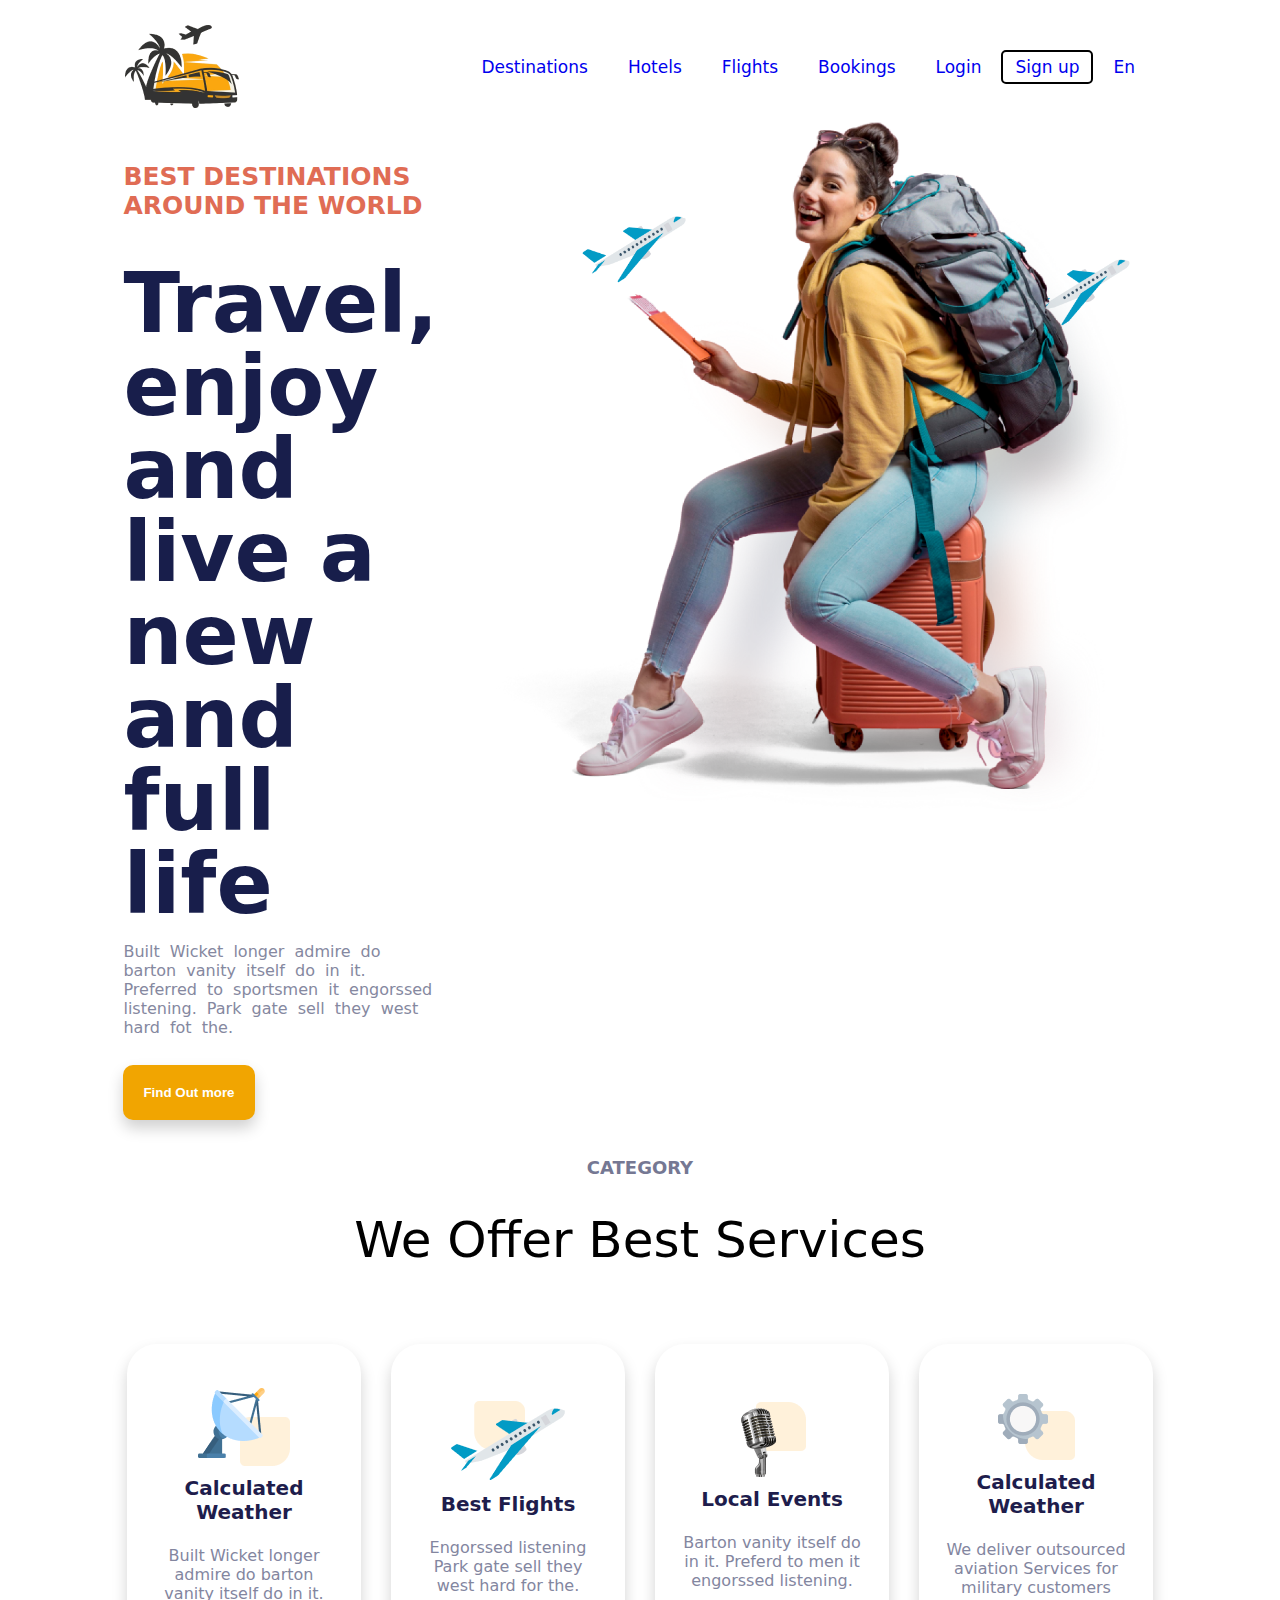
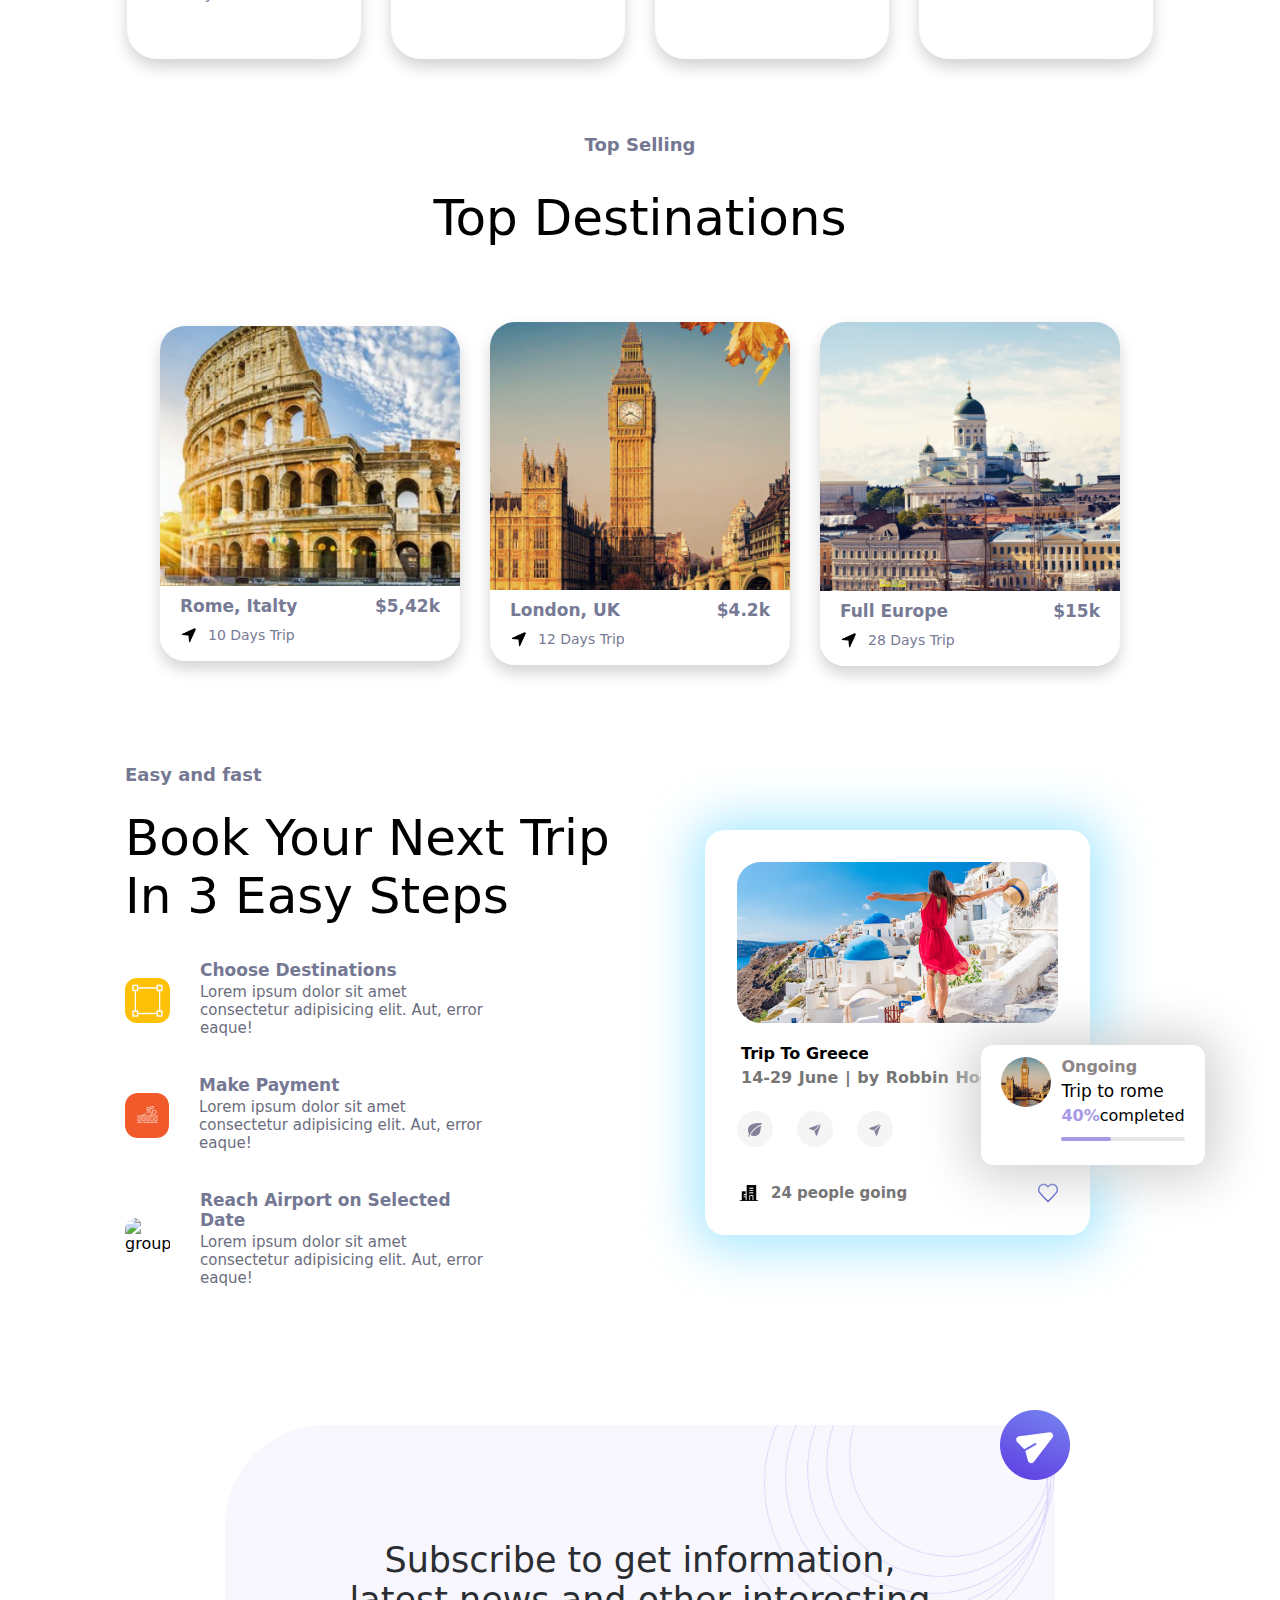
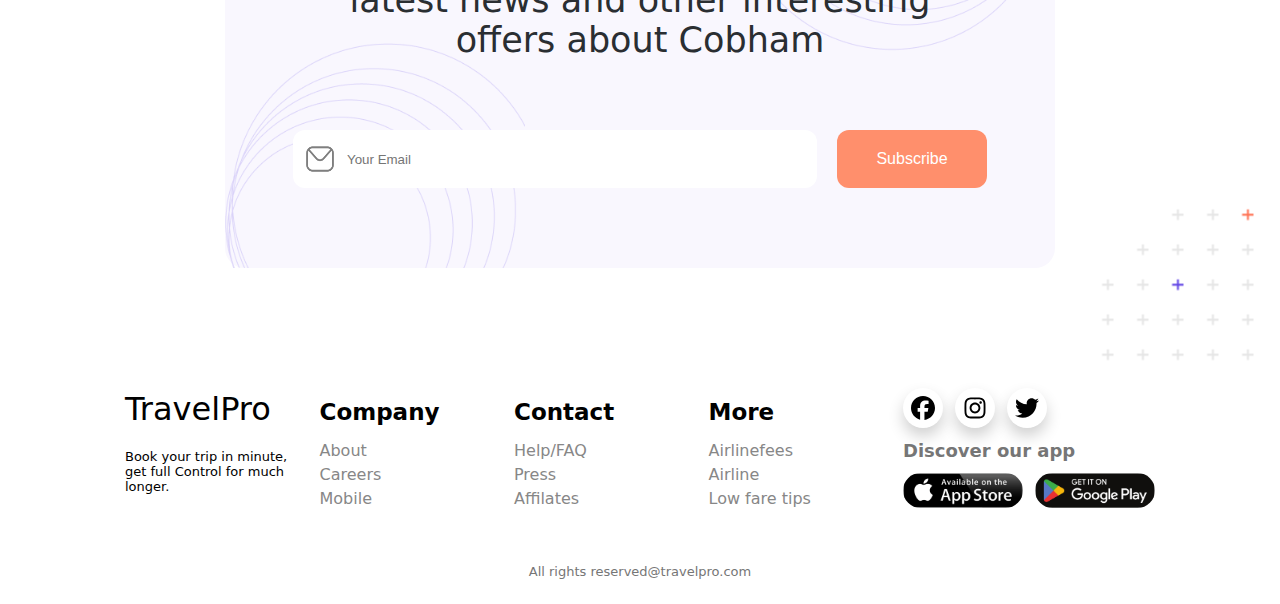
==== index.html @ e990038e "first commit" ====
<!DOCTYPE html>
<html lang="en">

<head>
    <meta charset="UTF-8">
    <meta name="viewport" content="width=device-width, initial-scale=1.0">
    <title>Cysec-Task</title>

    <link rel="stylesheet" href="style.css">
    <link rel="stylesheet" href="https://cdnjs.cloudflare.com/ajax/libs/font-awesome/4.7.0/css/font-awesome.min.css">

</head>

<body>
    <div class="hero">
        <nav>
            <img src="./assets/Decore.png" alt="logo">
            <!-- <ul>
                <li><a href="#">Destinations</a></li>
                <li><a href="#">Hotels</a></li>
                <li><a href="#">Flights</a></li>
                <li><a href="#">Bookings</a></li>
                <li><a href="#">Login</a></li>
                <li><a href="#" class="b-s">Sign up</a></li>
                <li class="en"><a href="#">En</a>
                <li><a href="javascript:void(0);" class="icon" onclick="myFunction()">
                        <i class="fa fa-bars"></i>
                    </a></li>
                </li>
            </ul> -->
            <!-- <div class="topnav" id="myTopnav">
                <a href="#home">Destinations</a>
                <a href="#news">Hotels</a>
                <a href="#contact">Flights</a>
                <a href="#about">Bookings</a>
                <a href="#about">Login</a>
                <a href="#about">Sign up</a>
                <a href="#about">En</a>
                <a href="javascript:void(0);" class="icon" onclick="myFunction()">
                    <i class="fa fa-bars"></i>
                </a>
            </div> -->
            <div class="topnav" id="myTopnav">
                <a href="#">Destinations</a>
                <a href="#">Hotels</a>
                <a href="#">Flights</a>
                <a href="#">Bookings</a>
                <a href="#">Login</a>
                <a href="#" class="b-s">Sign up</a>
                <a href="#">En</a>
                <a href="javascript:void(0);" class="icon" onclick="myFunction()">
                        <i class="fa fa-bars"></i>
                    </a>
                
            </div>
        </nav>
        <div class="section1">
            <div class="sec1-text">
                <h5>BEST DESTINATIONS AROUND THE WORLD</h5>
                <h1>Travel, enjoy and live a new and full life</h1>
                <p>Built Wicket longer admire do barton vanity itself do in it. Preferred to sportsmen it engorssed
                    listening. Park gate sell they west hard fot the.</p>
                <button>Find Out more</button>
            </div>
            <div class="sec1-img">
                <h5>BEST DESTINATIONS AROUND THE WORLD</h5>
                <h1>Travel, enjoy and live a new and full life</h1>
                <img src="./assets/traveller.png" alt="girl.jpg">
            </div>
        </div>
        <div class="section2">
            <h4>CATEGORY</h4>
            <h1>We Offer Best Services</h1>
            <div class="sec2-card">
                <div class="sec2-comp">
                    <img src="./assets/weather.png" alt="weather">
                    <h4>Calculated Weather</h4>
                    <p>Built Wicket longer admire do barton vanity itself do in it.</p>
                </div>
                <div class="sec2-comp">
                    <img src="./assets/flight.png" alt="weather">
                    <h4>Best Flights</h4>
                    <p>Engorssed listening Park gate sell they west hard for the.</p>
                </div>
                <div class="sec2-comp">
                    <img src="./assets/event.png" alt="weather">
                    <h4>Local Events</h4>
                    <p>Barton vanity itself do in it. Preferd to men it engorssed listening.</p>
                </div>
                <div class="sec2-comp">
                    <img src="./assets/customization.png" alt="weather">
                    <h4>Calculated Weather</h4>
                    <p>We deliver outsourced aviation Services for military customers</p>
                </div>
            </div>
        </div>
        <div class="section3">
            <h4>Top Selling</h4>
            <h1>Top Destinations</h1>
            <div class="places-comp">
                <div class="places-card">
                    <img src="./assets/rome.png" alt="rome">
                    <div class="place-overlay-text">
                        <div class="text-flex">
                            <p>Rome, Italty</p>
                            <p>$5,42k</p>
                        </div>
                        <div class="days-trip">
                            <img src="./assets//navigation.png" alt="navigation.png">
                            <p>10 Days Trip</p>
                        </div>
                    </div>
                </div>
                <div class="places-card">
                    <img src="./assets/london.jpg" alt="rome">
                    <div class="place-overlay-text">
                        <div class="text-flex">
                            <p>London, UK</p>
                            <p>$4.2k</p>
                        </div>
                        <div class="days-trip">
                            <img src="./assets//navigation.png" alt="navigation.png">
                            <p>12 Days Trip</p>
                        </div>
                    </div>
                </div>
                <div class="places-card">
                    <img src="./assets/europe.png" alt="rome">
                    <div class="place-overlay-text">
                        <div class="text-flex">
                            <p>Full Europe</p>
                            <p>$15k</p>
                        </div>
                        <div class="days-trip">
                            <img src="./assets//navigation.png" alt="navigation.png">
                            <p>28 Days Trip</p>
                        </div>
                    </div>
                </div>
            </div>
        </div>
        <div class="section4">
            <div class="sec4-l">
                <h4>Easy and fast</h4>
                <h1>Book Your Next Trip In 3 Easy Steps</h1>
                <div class="list-comp">
                    <img src="./assets/group 00.png" alt="group00.ong">
                    <div class="list-comp-text">
                        <h5>Choose Destinations</h5>
                        <p>Lorem ipsum dolor sit amet consectetur adipisicing elit. Aut, error eaque!</p>
                    </div>
                </div>
                <div class="list-comp">
                    <img src="./assets/Group 12.png" alt="group00.ong">
                    <div class="list-comp-text">
                        <h5>Make Payment</h5>
                        <p>Lorem ipsum dolor sit amet consectetur adipisicing elit. Aut, error eaque!</p>
                    </div>
                </div>
                <div class="list-comp">
                    <img src="./assets/group 11.png" alt="group00.ong">
                    <div class="list-comp-text">
                        <h5>Reach Airport on Selected Date</h5>
                        <p>Lorem ipsum dolor sit amet consectetur adipisicing elit. Aut, error eaque!</p>
                    </div>
                </div>
            </div>
            <div class="sec4-r">
                <div class="triptogreece">
                    <img src="./assets/girl.jpg" alt="girl.jgp">
                    <div class="ttg-h">
                        <h5>Trip To Greece</h5>
                        <p>14-29 June | by Robbin Hood</p>
                    </div>
                    <div class="tray-icon">
                        <img src="./assets/LEAF.png" alt="LEAF">
                        <img src="./assets/send.png" alt="send">
                        <img src="./assets/send.png" alt="send">
                    </div>
                    <div class="down-tray">
                        <div class="tray-s1">
                            <img src="./assets/hotel.png" alt="hotel">
                            <h6>24 people going</h6>
                        </div>
                        <img src="./assets/heart (6) 1.png" alt="heart">
                    </div>
                </div>
                <div class="side-card">
                    <img src="/assets/london.jpg" alt="missing img">
                    <div class="side-text">
                        <h4>Ongoing</h4>
                        <h5>Trip to rome</h5>
                        <p><span>40%</span>completed</p>
                        <div class="line-o">
                            <div class="line-in"></div>
                        </div>
                    </div>
                </div>
            </div>
            <div class="sec4-mob">
                <h4>Easy and fast</h4>
                <h1>Book Your Next Trip In 3 Easy Steps</h1>
            </div>
        </div>
        <div class="section5">
            <div class="sub-card">
                <img class="img-sec5" src="./assets/Group 77.png" alt="arrow">
                <img src="./assets/Group 42.png" alt="group42" class="d1">
                <img src="./assets/Group 42.png" alt="group42" class="d2">
                <img src="./assets/plus.png" alt="plus" class="plus">
                <div class="sec5-content">
                    <p>Subscribe to get information, latest news and other interesting offers about Cobham</p>

                    <div class="sec5-input">
                        <div class="input-email">
                            <img src="./assets/mail.png" alt="">
                            <input type="email" placeholder="Your Email">
                        </div>
                        <button>Subscribe</button>
                    </div>
                </div>
            </div>
        </div>
        <footer>
            <div class="f1">
                <h1>TravelPro</h1>
                <p>Book your trip in minute, get full Control for much longer.</p>
            </div>
            <div class="f2">
                <h1>Company</h1>
                <ul>
                    <li><a href="#">About</a></li>
                    <li><a href="#">Careers</a></li>
                    <li><a href="#">Mobile</a></li>
                </ul>
            </div>
            <div class="f2">
                <h1>Contact</h1>
                <ul>
                    <li><a href="#">Help/FAQ</a></li>
                    <li><a href="#">Press</a></li>
                    <li><a href="#">Affilates</a></li>
                </ul>
            </div>
            <div class="f2">
                <h1>More</h1>
                <ul>
                    <li><a href="#">Airlinefees</a></li>
                    <li><a href="#">Airline</a></li>
                    <li><a href="#">Low fare tips</a></li>
                </ul>
            </div>
            <div class="footer-icon-tray">
                <div class="f-i">
                    <div class="s-i">
                        <img class="sicon" src="./assets/fb.svg" alt="fb">
                    </div>
                    <div class="s-i">
                        <img class="sicon" src="./assets/insta.svg" alt="insta.svg">
                    </div>
                    <div class="s-i">
                        <img class="sicon" src="./assets/x.svg" alt="x.svg">
                    </div>
                </div>
                <h5>Discover our app</h5>
                <div class="store-link">
                    <img class="store-icon" src="./assets/appstore.png" alt="">
                    <img class="store-icon" src="./assets/playstore.png" alt="">
                </div>
            </div>
        </footer>
        <p class="copy">All rights reserved@travelpro.com</p>
    </div>
    <script>
        function myFunction() {
            var x = document.getElementById("myTopnav");
            if (x.className === "topnav") {
                x.className += " responsive";
            } else {
                x.className = "topnav";
            }
        }

    </script>
</body>

</html>
---- style.css ----
body {
    margin: 0;
    font-family: system-ui, -apple-system, BlinkMacSystemFont, 'Segoe UI', Roboto, Oxygen, Ubuntu, Cantarell, 'Open Sans', 'Helvetica Neue', sans-serif;
}

.hero {
    margin-inline: 125px;
    margin-block: 25px;

    nav {
        justify-content: space-between;
        align-items: center;
        margin-bottom: 12px;
        display: flex;

        /* ul {
            list-style-type: none;
            display: flex;

            li {
                margin-right: 50px;

                a {
                    font-size: 18px;
                    text-decoration: none;
                    color: #000;
                    font-weight: 400;
                }
            } */

            .b-s {
                border: 2px solid black;
                padding-inline: 12px;
                padding-block: 5px;
                border-radius: 5px;
            }

            /* .en {
                align-items: center;
                justify-content: center;
            }

            .icon {
                display: none;
            }


            .dd {
                margin: 0;
                width: 20px;

            }

        } */

    }


    .section1 {
        display: flex;
        justify-content: center;
        align-items: start;

        .sec1-text {
            h5 {
                color: #e06c54;
                font-size: 25px;
            }

            h1 {
                margin-block: 12px;
                color: #181e4b;
                font-size: 83px;
                line-height: 100%;
            }

            p {
                color: #8588a0;
                font-weight: 400;
                /* letter-spacing: 1px; */
                word-spacing: 5px;
            }

            button {
                margin-block: 12px;
                padding: 20px;
                border: none;
                border-radius: 10px;
                color: #fff;
                background-color: #f1a501;
                font-weight: bolder;
                box-shadow: 0px 8px 15px rgba(0, 0, 0, 0.189);
            }

            button:hover {
                background-color: #000000;
                box-shadow: 5px 20px 20px rgba(0, 0, 0, 0.189);
            }
        }

        .sec1-img {
            img {
                height: 700px;
            }

            h5,
            h1 {
                display: none;
            }
        }
    }

    .section2 {
        margin-top: 25px;
        text-align: center;

        h4 {
            color: #757893;
            font-size: 18px;
        }

        h1 {
            font-size: 50px;
            font-weight: 500;
        }

        .sec2-card {
            margin-block: 75px;
            display: flex;
            flex-wrap: wrap;
            justify-content: center;
            align-items: center;
            gap: 30px;

            .sec2-comp {
                width: 210px;
                height: 275px;
                border-radius: 30px;
                padding-block: 20px;
                padding-inline: 12px;
                display: flex;
                flex-direction: column;
                justify-content: center;
                align-items: center;
                box-shadow: 0px 8px 15px lightgray;

                h4 {
                    margin: 10px;
                    color: #1e1d4c;
                    font-size: 20px;
                }

                p {
                    margin: 12px;
                    color: #83869f;
                }

                img {
                    width: auto;
                }
            }
        }
    }

    .section3 {
        h4 {
            color: #757893;
            font-size: 18px;
        }

        h1 {
            font-size: 50px;
            font-weight: 500;
        }

        h4,
        h1 {
            text-align: center;
        }

        .places-comp {
            display: flex;
            justify-content: center;
            align-items: center;
            flex-wrap: wrap;
            gap: 30px;
            margin-block: 75px;

            .places-card {
                border-radius: 25px;
                width: 300px;
                position: relative;
                box-shadow: 0px 8px 15px lightgray;
                /* border-bottom-left-radius: 25px;
                border-bottom-right-radius: 25px; */
                box-sizing: border-box;

                img {
                    width: 100%;
                    position: relative;
                    top: 0;
                    border-radius: 25px;
                }

                .place-overlay-text {
                    background-color: #fff;

                    width: 100%;
                    height: 75px;
                    position: absolute;
                    bottom: 0;
                    left: 0;
                    border-bottom-left-radius: 25px;
                    border-bottom-right-radius: 25px;
                    box-sizing: border-box;
                    padding-inline: 20px;
                    padding-block: 10px;

                    .text-flex {
                        width: 100%;
                        display: flex;
                        justify-content: space-between;
                        align-items: center;

                        p {
                            margin: 0;
                            font-weight: 650;
                            color: #777a95;
                            font-size: 17px;
                        }
                    }

                    .days-trip {
                        display: flex;
                        justify-content: start;
                        align-items: center;
                        margin-top: 10px;
                        gap: 10px;

                        img {
                            width: 18px;
                        }

                        p {
                            margin: 0px;
                            font-size: 14px;
                            font-weight: 500;
                            color: #777a95;
                        }
                    }
                }
            }
        }
    }

    .section4 {
        width: 100%;
        display: flex;
        justify-content: center;
        align-items: center;

        .sec4-l {
            width: 50%;

            h4 {
                color: #757893;
                font-size: 18px;
            }

            h1 {
                margin-block: 12px;
                font-size: 50px;
                font-weight: 500;
            }

            .list-comp {
                margin-block: 35px;
                display: flex;
                justify-content: center;
                align-items: center;
                gap: 30px;
                width: 70%;

                img {
                    width: 45px;
                    height: 45px;
                    border-radius: 12px;
                }

                .list-comp-text {
                    h5 {
                        color: #757893;
                        font-size: 17px;
                        margin: 0px;
                    }

                    p {
                        margin-block: 3px;
                        font-size: 15px;
                        color: #6b6d7e;
                        font-weight: 400;
                    }
                }
            }
        }

        .sec4-r {
            /* background-color: #000; */
            width: 50%;
            display: flex;
            justify-content: center;
            align-items: center;
            box-sizing: border-box;
            position: relative;

            .triptogreece {
                margin: 0 auto;
                /* width: 350px; */
                position: relative;
                background-color: #fff;
                box-shadow: 1px 2px 50px 13px rgba(0, 187, 255, 0.342);
                padding: 20px;
                border-radius: 20px;



                img {
                    margin: 12px;
                }

                .ttg-h {
                    text-align: left;
                    margin-left: 16px;

                    h5,
                    p {
                        margin-block: 5px;
                    }

                    h5 {
                        font-size: 16px;
                    }

                    p {
                        font-size: 16px;
                        font-weight: 600;
                        color: rgb(118, 118, 118);
                        word-spacing: 1px;
                    }

                }

                .tray-icon {
                    margin-block: 12px;
                    display: flex;
                    justify-content: start;
                    align-items: center;
                    /* img{
                        margin: 10px;
                    } */
                }

                .down-tray {
                    margin: 0;
                    margin-left: 2px;
                    display: flex;
                    justify-content: space-between;
                    align-items: center;

                    .tray-s1 {
                        display: flex;
                        justify-content: space-between;
                        align-items: center;

                        img {
                            width: 20px;
                            -webkit-transform: scaleX(-1);
                            transform: scaleX(-1);
                        }
                    }

                    h6 {
                        margin: 0px;
                        font-size: 15px;
                        color: rgb(118, 118, 118);
                    }
                }
            }

            .side-card {
                box-shadow: 1px 2px 50px 13px lightgrey;
                width: 200px;
                position: absolute;
                bottom: 70px;
                right: -50px;
                background-color: #fff;
                padding: 12px;
                border-radius: 12px;
                display: flex;
                justify-content: center;
                align-items: start;
                gap: 10px;

                img {
                    width: 50px;
                    height: 50px;
                    border-radius: 50%;
                }

                .side-text {
                    h4 {
                        margin: 0px;
                        color: rgb(140, 134, 134);
                        font-weight: 600;
                    }

                    h5 {
                        margin-block: 5px;
                        font-size: 17px;
                        font-weight: 500;
                    }

                    p {
                        span {
                            color: #a799e7;
                            font-weight: 700;
                        }

                        margin: 0px;
                        color: #000;
                        font-weight: 500;
                    }

                    .line-o {
                        margin-block: 12px;
                        width: 100%;
                        height: 4px;
                        border-radius: 40px;
                        background-color: rgb(231, 231, 231);

                        .line-in {
                            background-color: #a799e7;
                            width: 40%;
                            height: 4px;
                            border-radius: 40px;
                        }
                    }
                }
            }
        }

        .sec4-mob {
            display: none;
        }
    }

    .section5 {
        margin: 100px;

        .sub-card {
            position: relative;
            background-color: #f9f7fe;
            border-radius: 100px 20px 20px 20px;
            display: flex;
            justify-content: center;
            align-items: center;
            z-index: 1;

            .sec5-content {
                z-index: 0;
                display: flex;
                flex-direction: column;
                justify-content: center;
                align-items: center;
                text-align: center;
                box-sizing: border-box;
                padding: 80px;

                p {
                    padding-inline: 50px;
                    font-size: 35px;
                    font-weight: 500;
                    color: rgb(42, 46, 50);
                    margin-bottom: 70px;
                }

                .sec5-input {
                    display: flex;
                    justify-content: center;
                    gap: 20px;

                    .input-email {
                        display: flex;
                        gap: 10px;
                        background-color: #fff;
                        padding: 12px;
                        border-radius: 12px;
                        width: 500px;

                        img {
                            width: 30px;
                            opacity: 0.5;
                        }

                        input {
                            border: none;
                            outline: none;
                        }
                    }

                    button {
                        border: none;
                        width: 150px;
                        background-color: #ff8f6c;
                        color: #fff;
                        padding: 20px;
                        border-radius: 12px;
                        font-size: 16px;
                    }
                }
            }

            .img-sec5 {
                position: absolute;
                top: -15px;
                right: -15px;
            }

            .d1 {
                position: absolute;
                top: 0;
                right: 0;
                transform: rotate(180deg);
                z-index: -1;
                opacity: 0.2;
                width: 300px;
            }

            .d2 {
                position: absolute;
                bottom: 0;
                left: 0;
                z-index: -1;
                opacity: 0.2;
                width: 300px;
            }

            .plus {
                position: absolute;
                bottom: -100px;
                right: -200px;
                transform: rotate(90deg);
            }
        }
    }

    footer {
        margin-top: 80px;
        display: flex;
        justify-content: space-between;
        align-items: baseline;
        gap: 10px;
        width: 100%;

        .f1 {
            width: 25%;

            h1 {
                font-weight: 500;
            }

            p {
                font-size: 13px;
            }
        }

        .f2 {
            width: 25%;

            h1 {
                font-weight: 600;
                font-size: 23px;
            }

            ul {
                list-style-type: none;
                padding: 0;

                li {
                    margin-bottom: 5px;

                    a {
                        text-decoration: none;
                        color: rgb(135, 135, 135);
                    }
                }
            }
        }

        .footer-icon-tray {
            width: 25%;

            .f-i {
                display: flex;
                justify-content: start;
                align-items: center;
                gap: 12px;

                .s-i {
                    border-radius: 50px;
                    background-color: #fff;
                    box-shadow: 0px 8px 15px rgba(0, 0, 0, 0.189);
                    width: 40px;
                    height: 40px;
                    display: flex;
                    justify-content: center;
                    align-items: center;

                    .sicon {
                        float: center;
                        width: 24px;
                        height: 24px;
                    }

                }

            }

            h5 {
                color: rgb(118, 118, 118);
                font-size: 18px;
                font-weight: 600;
                margin-block: 12px;
            }

            .store-link {
                display: flex;
                gap: 12px;

                .store-icon {
                    border-radius: 20px;
                    width: 120px;
                }
            }
        }
    }

    .copy {
        margin-top: 40px;
        text-align: center;
        font-size: 13px;
        color: rgb(118, 118, 118);
    }
}

@media screen and (max-width: 700px) {
    .hero {
        margin-inline: 25px;

        nav {
            height: 100px;
        }

        .section1 {
            flex-direction: column-reverse;
            flex-wrap: wrap;

            .sec1-text {

                h5,
                h1 {
                    display: none;
                }
            }

            .sec1-img {
                h5 {
                    font-size: 20px;
                    color: #e06c54;
                    margin-block: 10px;
                }

                h1 {
                    margin-block: 10px;
                    color: #181e4b;
                    font-size: 35px;
                    line-height: normal;
                }

                h5,
                h1 {
                    display: block;
                }

                img {
                    height: auto;
                    width: 400px;
                }
            }
        }

        .section2,
        .section3 {
            h1 {
                font-size: 35px;
                font-weight: 500;
            }
        }

        .section4 {
            flex-direction: column-reverse;
            width: 100%;

            .sec4-l {
                width: 100%;

                h1,
                h4 {
                    display: none;
                }


                .list-comp {
                    width: 100%;
                }
            }

            .sec4-r {
                width: 100%;

                .side-card {
                    right: -20px;
                }
            }

            .sec4-mob {
                display: block;

                h4 {
                    color: #757893;
                    font-size: 18px;
                    margin-block: 12px;
                }

                h1 {
                    margin-block: 12px;
                    font-size: 35px;
                    font-weight: 500;
                }

            }
        }

        .section5 {
            margin: 20px;
            box-sizing: border-box;

            .sub-card {
                box-sizing: border-box;

                .plus {
                    display: none;
                }

                .sec5-content {
                    box-sizing: border-box;
                    width: 100%;
                    padding: 30px;

                    p {
                        padding: 0px;
                        font-size: 25px;
                    }

                    .sec5-input {
                        flex-direction: column;
                        justify-content: center;

                        .input-email {
                            width: 100%;

                            img {
                                width: 30px;
                            }
                        }

                        button {
                            float: center;
                        }
                    }
                }

                .img-sec5 {
                    width: 50px;
                }

                .d1,
                .d2 {
                    width: 250px;
                }
            }
        }

        footer {
            flex-direction: column;

        }
    }

}


.topnav {
    overflow: hidden;
    /* background-color: #333; */
    display: flex;
    justify-content: center;
    align-items: center;
}

.topnav a {
    float: left;
    display: block;
    /* color: #f2f2f2; */
    text-align: center;
    padding: 14px 20px;
    text-decoration: none;
    font-size: 17px;
}

/* .topnav a:hover {
    /* background-color: #ddd; */
    /* color: black; }*/


/* .topnav a.active {
    background-color: #04AA6D;
    color: white;
} */

.topnav .icon {
    display: none;
}

@media screen and (max-width: 600px) {
    .topnav  {display: none;}
    .topnav a.icon {
        float: right;
        display: block;
    }
}

@media screen and (max-width: 600px) {
    .topnav.responsive {
        position: relative;
    }

    .topnav.responsive .icon {
        position: absolute;
        right: 0;
        top: 0;
    }

    .topnav.responsive a {
        float: none;
        display: block;
        text-align: left;
    }
}
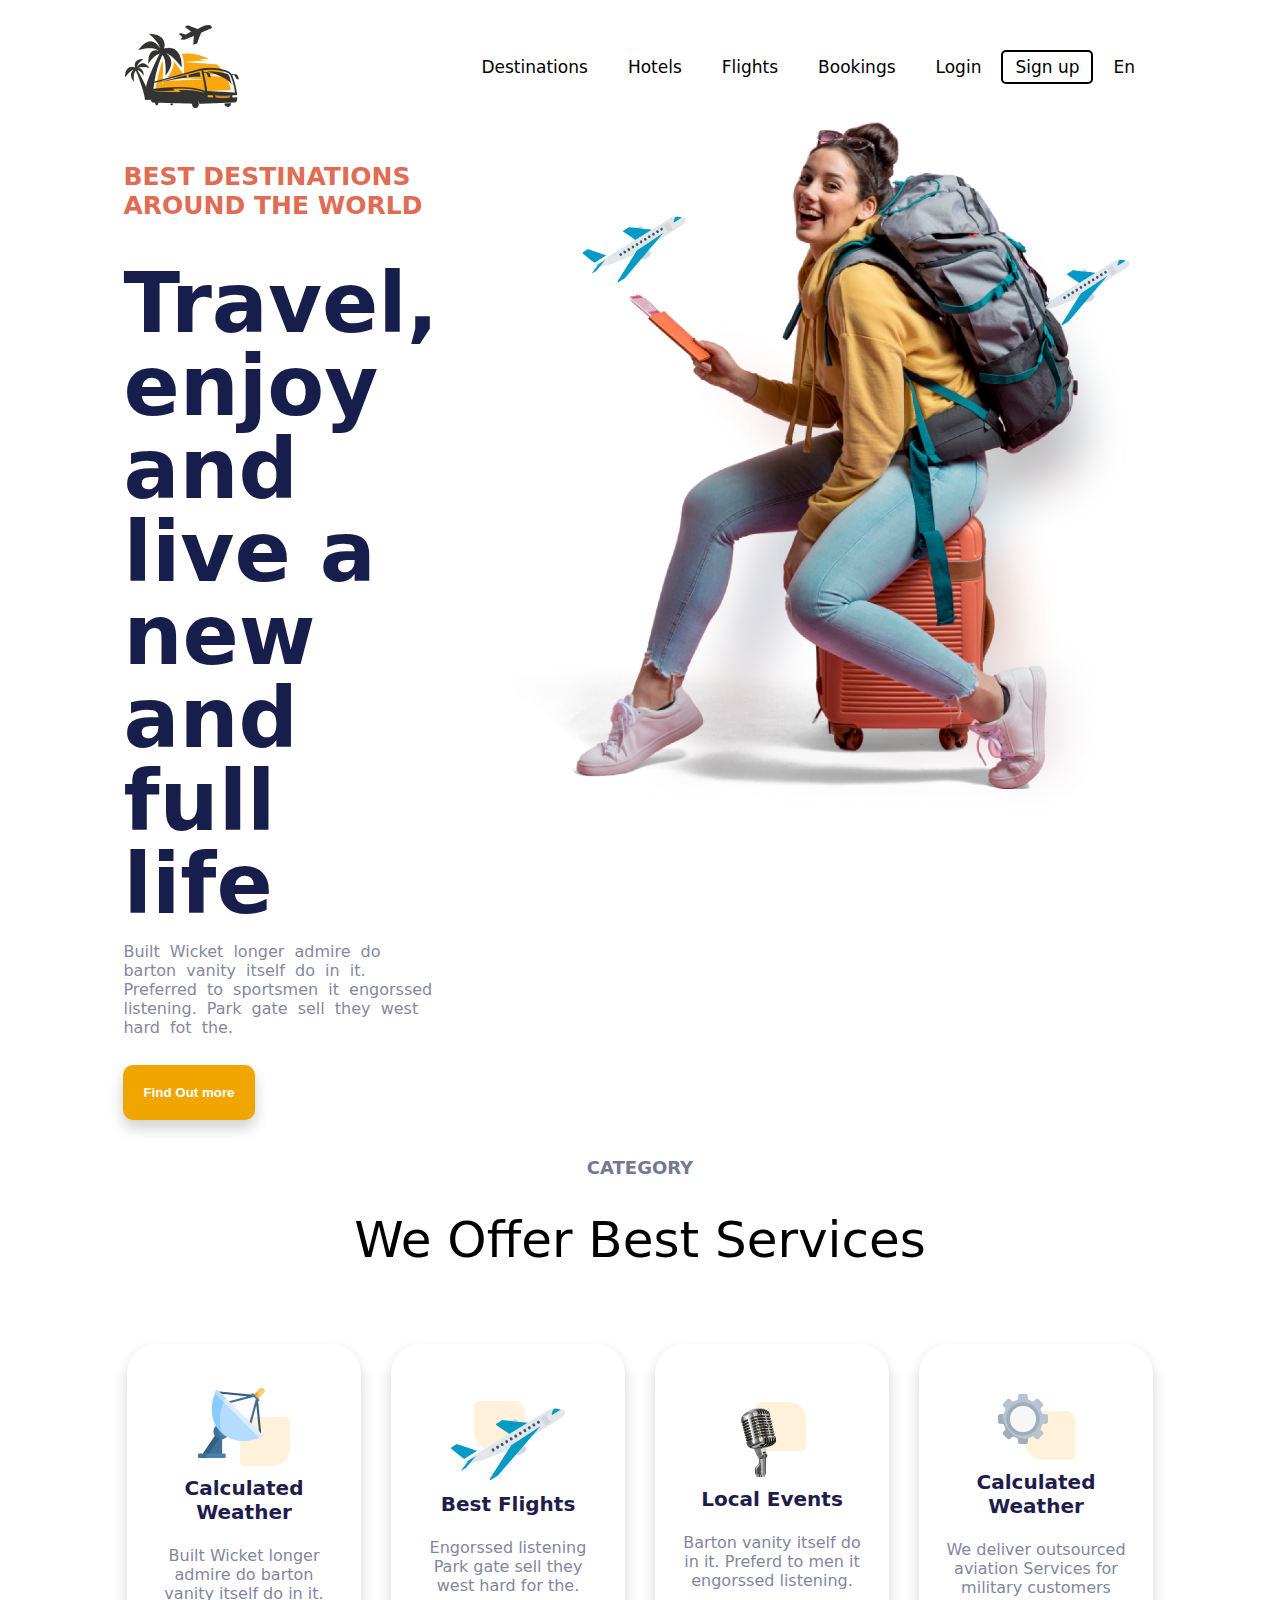
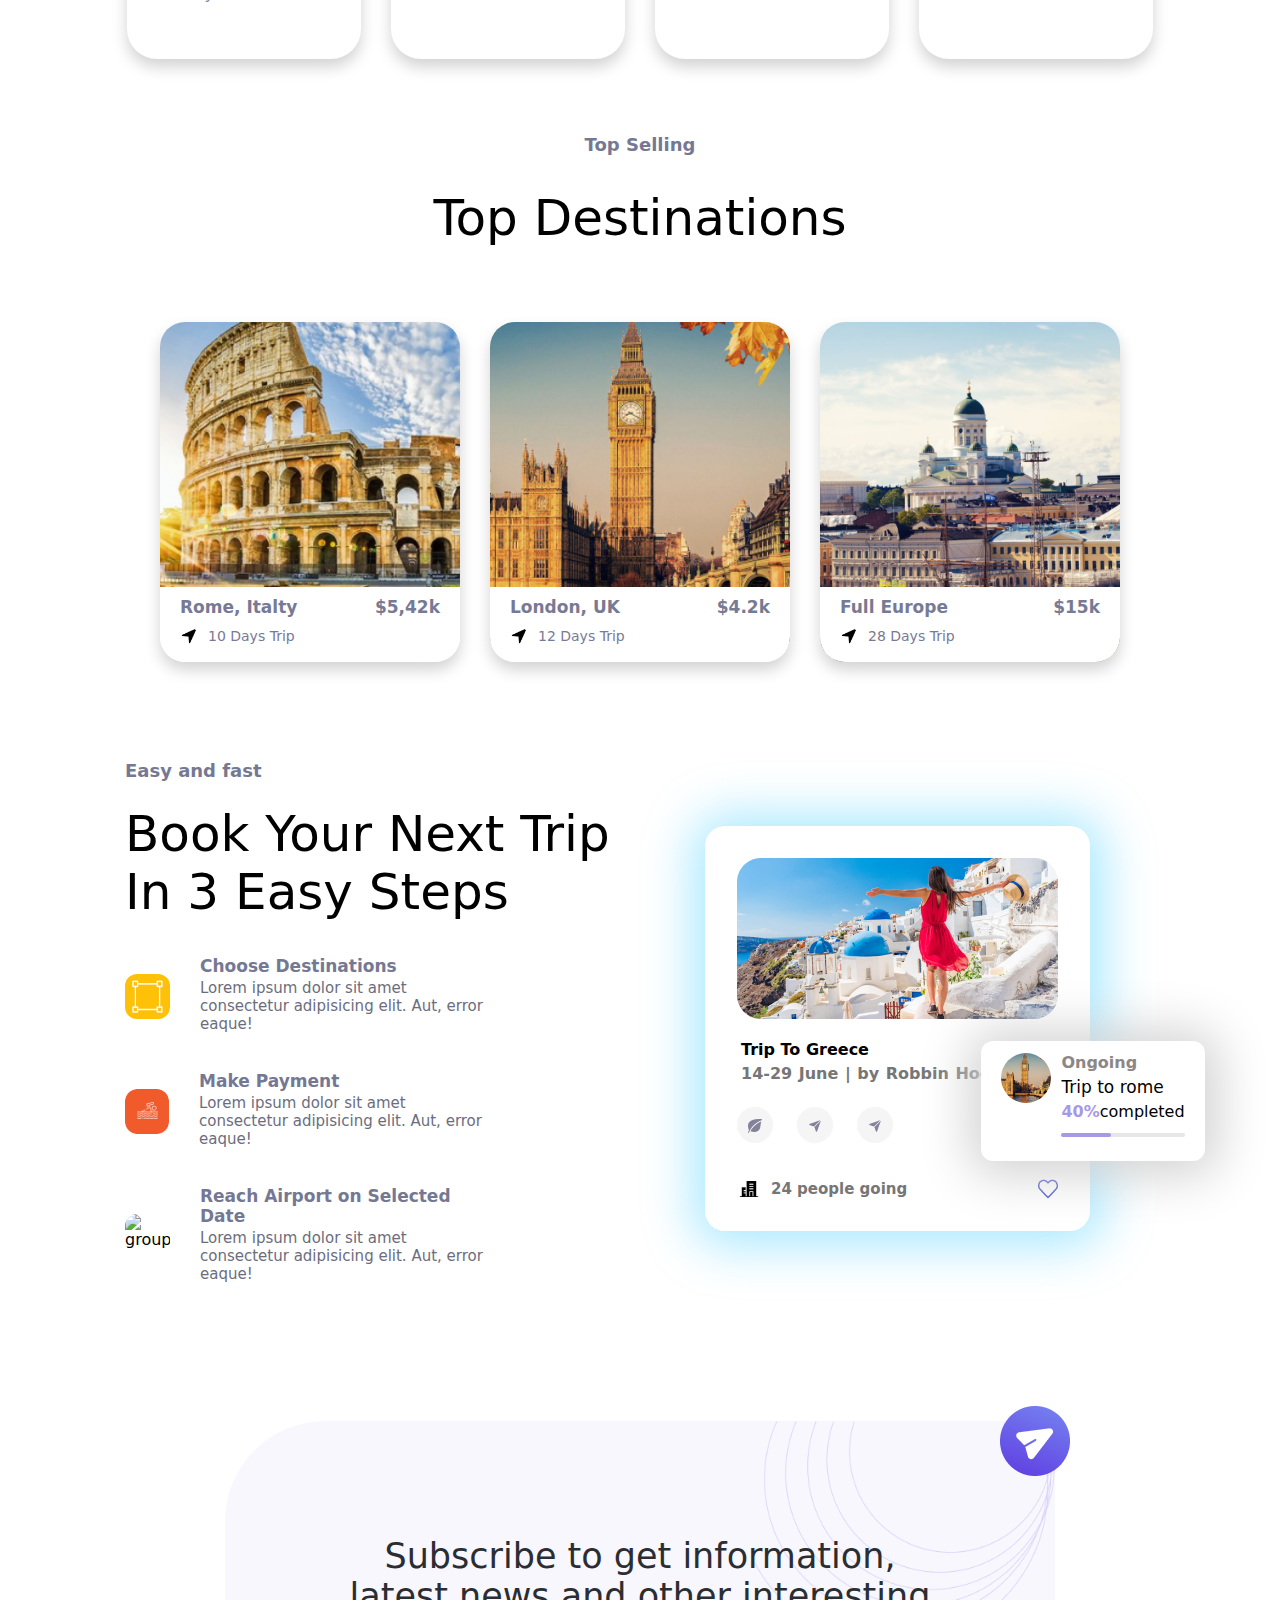
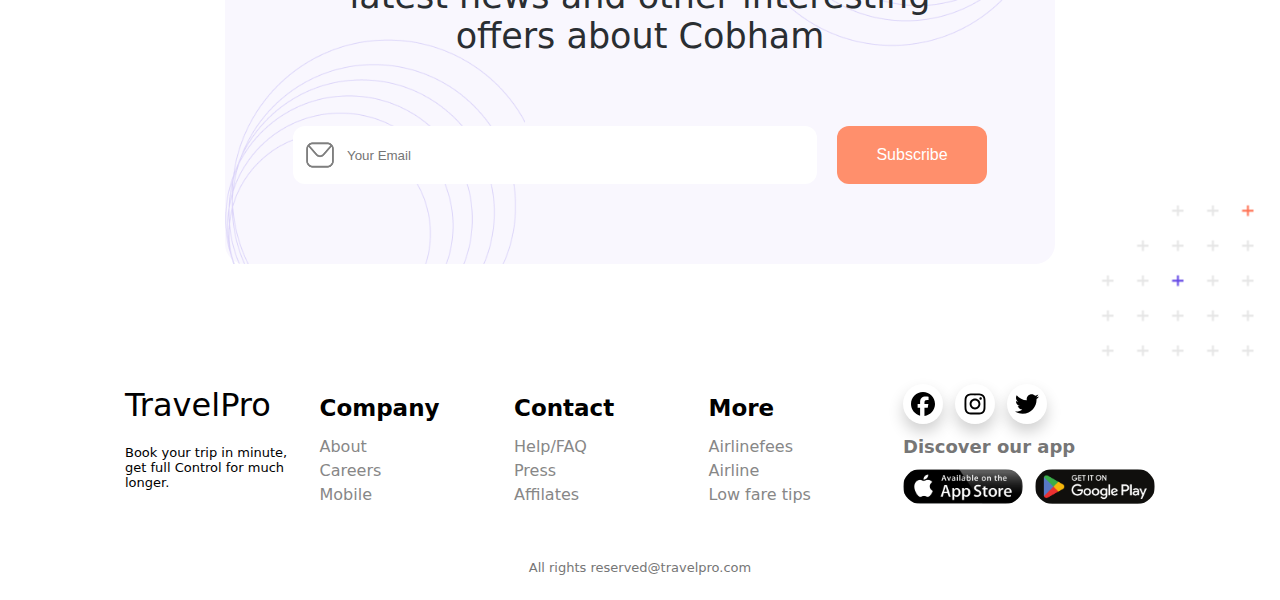
==== commit 72c09322: "added logo" ====
--- a/index.html
+++ b/index.html
@@ -4,7 +4,9 @@
 <head>
     <meta charset="UTF-8">
     <meta name="viewport" content="width=device-width, initial-scale=1.0">
-    <title>Cysec-Task</title>
+    <title>TRAVELPRO | HOME</title>
+
+    <link rel="icon" href="./assets/Decore.png"/>
 
     <link rel="stylesheet" href="style.css">
     <link rel="stylesheet" href="https://cdnjs.cloudflare.com/ajax/libs/font-awesome/4.7.0/css/font-awesome.min.css">
--- a/style.css
+++ b/style.css
@@ -188,6 +188,7 @@
 
             .places-card {
                 border-radius: 25px;
+                height: 340px;
                 width: 300px;
                 position: relative;
                 box-shadow: 0px 8px 15px lightgray;
@@ -822,6 +823,7 @@
     float: left;
     display: block;
     /* color: #f2f2f2; */
+    color: #000;
     text-align: center;
     padding: 14px 20px;
     text-decoration: none;
